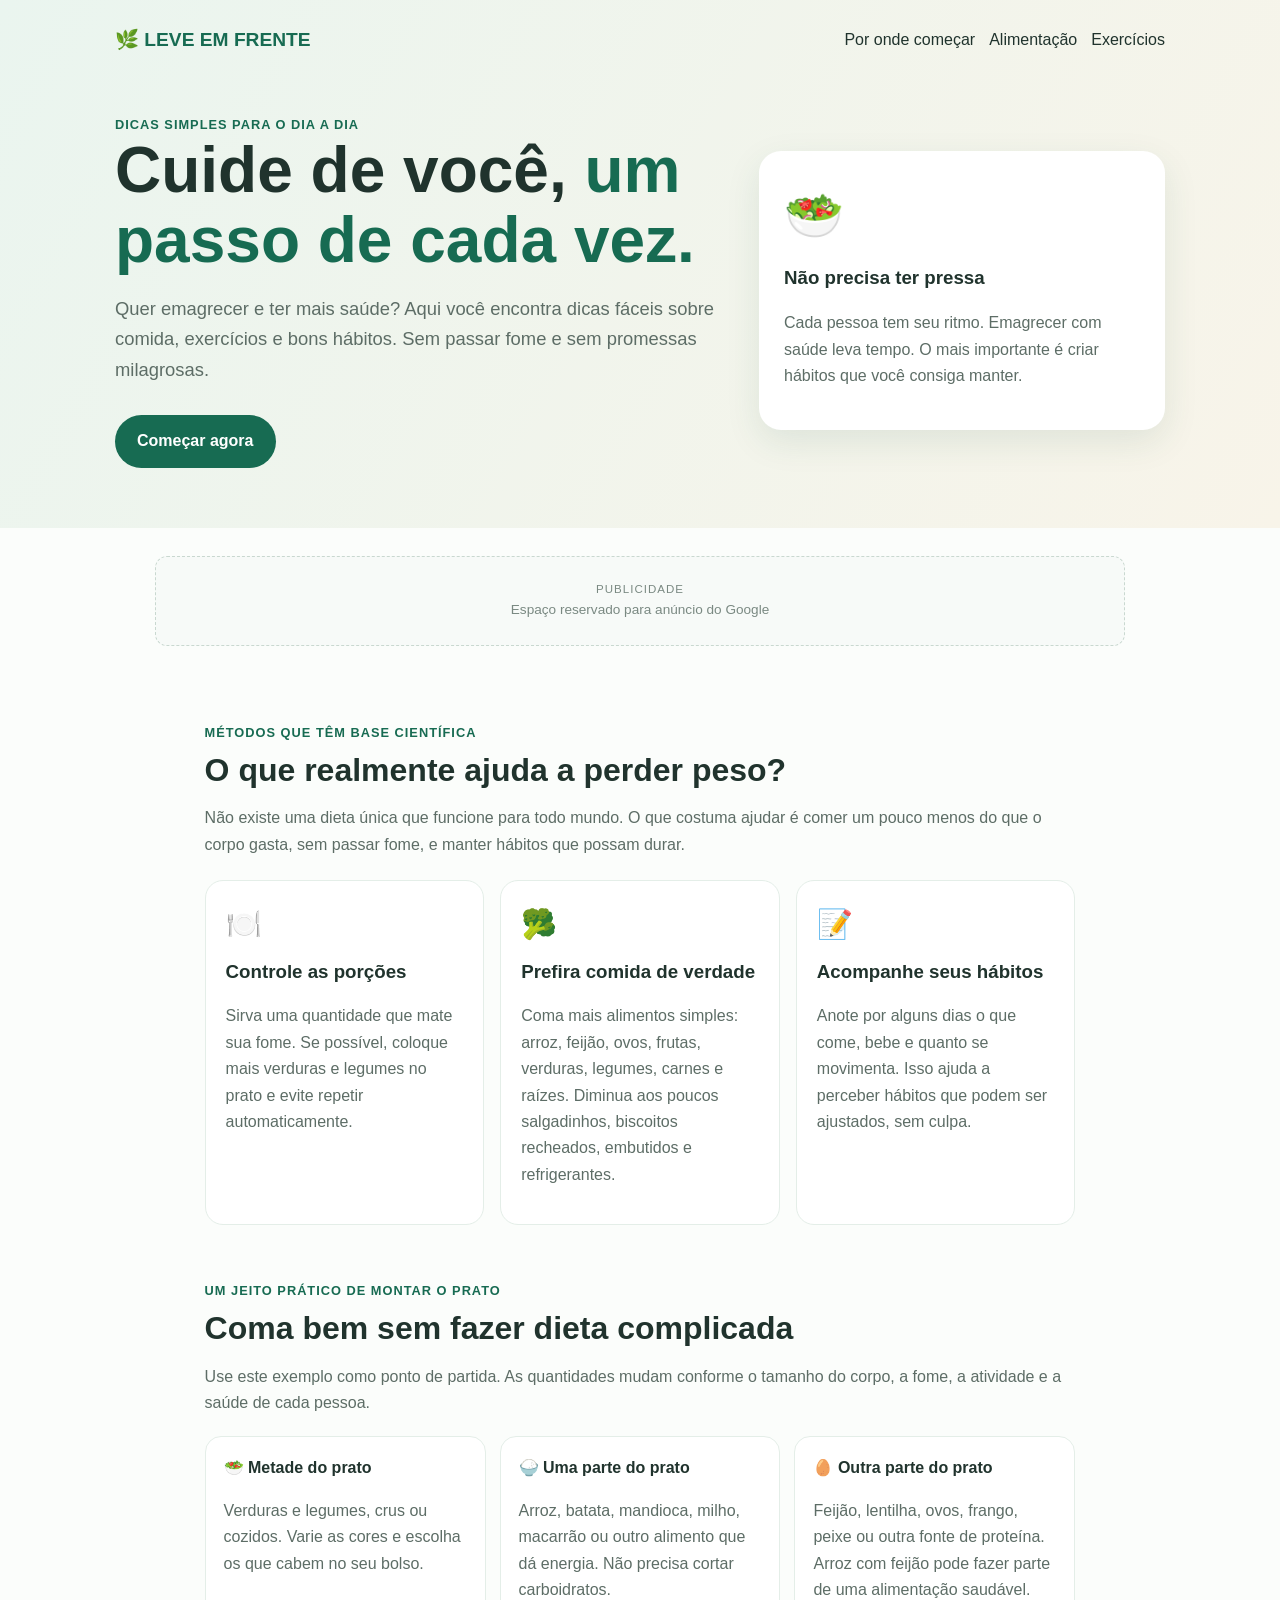
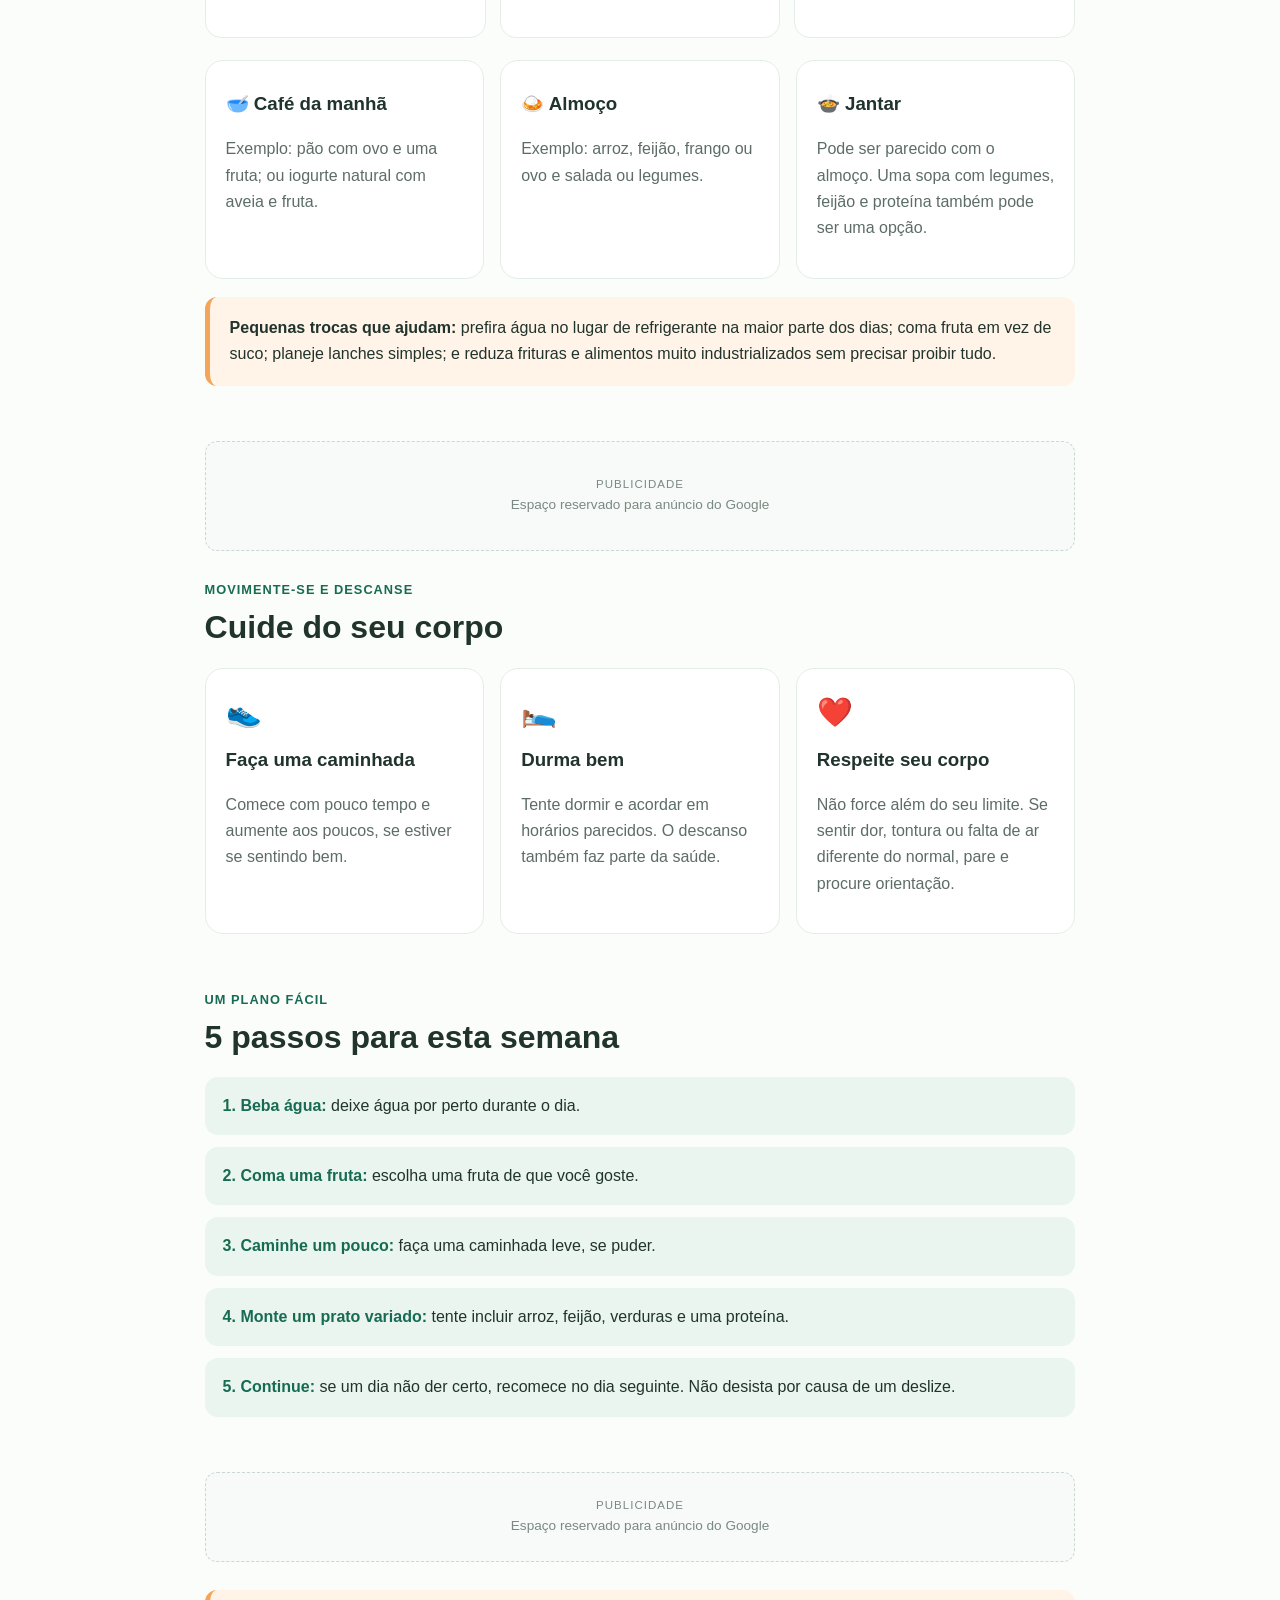
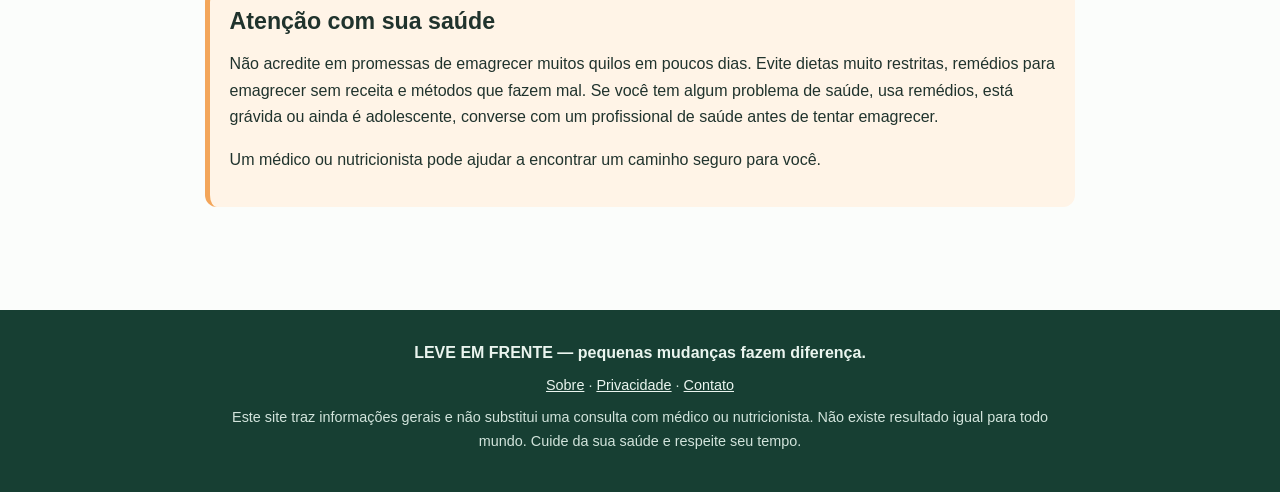
==== index.html @ 21151cc6 "Add files via upload" ====
<!DOCTYPE html>
<html lang="pt-BR">
<head>
  <meta charset="UTF-8">
  <meta name="viewport" content="width=device-width, initial-scale=1.0">
  <meta name="description" content="Dicas fáceis para cuidar da alimentação, se movimentar e emagrecer com saúde.">
  <title>Leve em Frente | Dicas para emagrecer com saúde</title>
  <style>
    :root{--verde:#176b52;--claro:#eaf5ef;--texto:#20332d;--cinza:#5d6d66;--laranja:#f3a65a}
    *{box-sizing:border-box}
    body{margin:0;font-family:Arial,Helvetica,sans-serif;color:var(--texto);line-height:1.65;background:#fbfdfb}
    header{background:linear-gradient(120deg,#eaf5ef,#f8f4e9);padding:24px 7% 60px}
    nav{max-width:1050px;margin:auto;display:flex;justify-content:space-between;align-items:center;gap:16px;flex-wrap:wrap}
    .marca{font-size:1.2rem;font-weight:800;color:var(--verde)}
    nav a{color:var(--texto);text-decoration:none;margin-left:14px}
    .inicio{max-width:1050px;margin:58px auto 0;display:grid;grid-template-columns:1.2fr .8fr;gap:35px;align-items:center}
    h1{font-size:clamp(2.2rem,5vw,4rem);line-height:1.1;margin:0 0 18px}
    h1 span{color:var(--verde)}
    .chamada{font-size:1.15rem;color:var(--cinza)}
    .botao{display:inline-block;background:var(--verde);color:white;text-decoration:none;padding:13px 22px;border-radius:30px;font-weight:bold;margin-top:12px}
    .destaque{background:white;padding:25px;border-radius:22px;box-shadow:0 12px 35px #1c59431a}
    .destaque .emoji{font-size:3rem}
    main{max-width:1050px;margin:auto;padding:48px 7%}
    section{margin-bottom:55px;scroll-margin-top:20px}
    .pequeno{color:var(--verde);font-weight:bold;text-transform:uppercase;letter-spacing:1px;font-size:.8rem}
    h2{font-size:2rem;line-height:1.2;margin:8px 0 12px}
    h3{margin:8px 0}
    .cinza{color:var(--cinza)}
    .grade{display:grid;grid-template-columns:repeat(3,1fr);gap:16px;margin-top:22px}
    .cartao{background:white;border:1px solid #e4eee8;border-radius:18px;padding:20px}
    .icone{font-size:1.8rem}
    .refeicoes{display:grid;grid-template-columns:repeat(3,1fr);gap:14px;margin-top:20px}
    .refeicoes div{background:white;border:1px solid #e4eee8;border-radius:16px;padding:18px}
    .aviso{background:#fff4e7;border-left:5px solid var(--laranja);padding:18px 20px;border-radius:12px}
    .passos{display:grid;gap:12px;margin-top:20px}
    .passo{background:var(--claro);padding:16px 18px;border-radius:13px}
    .passo strong{color:var(--verde)}
    footer{background:#173f33;color:#eaf5ef;text-align:center;padding:30px 7%}
    footer p{max-width:850px;margin:8px auto;color:#d2e4dc;font-size:.9rem}

    .espaco-anuncio{width:100%;max-width:970px;min-height:110px;margin:28px auto;padding:12px 16px;border:1px dashed #c9d8d0;border-radius:12px;background:#f7faf8;display:flex;flex-direction:column;align-items:center;justify-content:center;text-align:center;color:#7a8982}
    .espaco-anuncio small{font-size:.72rem;text-transform:uppercase;letter-spacing:1px}
    .espaco-anuncio span{font-size:.85rem}
    .espaco-anuncio.lateral{max-width:300px;min-height:250px;margin:22px auto}
    .espaco-anuncio.faixa{min-height:90px}
    @media(max-width:720px){.inicio{grid-template-columns:1fr;margin-top:38px}.grade,.refeicoes{grid-template-columns:1fr}nav{align-items:flex-start}nav a{margin:0 10px 0 0}main{padding-top:38px}}
  </style>
</head>
<!--
  ESPAÇOS PARA GOOGLE ADSENSE:
  Os blocos com classe "espaco-anuncio" reservam espaço e mostram um rótulo de publicidade.
  Para exibir anúncios reais, é necessário ter uma conta aprovada no Google AdSense
  e inserir o código oficial fornecido pelo Google em cada espaço (ou usar os anúncios automáticos).
  Não clique nos próprios anúncios nem peça que visitantes cliquem neles.
-->
<body>
<header>
  <nav>
    <div class="marca">🌿 LEVE EM FRENTE</div>
    <div><a href="#comecar">Por onde começar</a><a href="#comida">Alimentação</a><a href="#exercicios">Exercícios</a></div>
  </nav>
  <div class="inicio">
    <div>
      <div class="pequeno">Dicas simples para o dia a dia</div>
      <h1>Cuide de você, <span>um passo de cada vez.</span></h1>
      <p class="chamada">Quer emagrecer e ter mais saúde? Aqui você encontra dicas fáceis sobre comida, exercícios e bons hábitos. Sem passar fome e sem promessas milagrosas.</p>
      <a class="botao" href="#comecar">Começar agora</a>
    </div>
    <div class="destaque">
      <div class="emoji">🥗</div>
      <h3>Não precisa ter pressa</h3>
      <p class="cinza">Cada pessoa tem seu ritmo. Emagrecer com saúde leva tempo. O mais importante é criar hábitos que você consiga manter.</p>
    </div>
  </div>
</header>
<div class="espaco-anuncio faixa" id="anuncio-topo" aria-label="Espaço reservado para anúncio"><small>Publicidade</small><span>Espaço reservado para anúncio do Google</span></div>
<main>
  <section id="comecar">
    <div class="pequeno">Métodos que têm base científica</div>
    <h2>O que realmente ajuda a perder peso?</h2>
    <p class="cinza">Não existe uma dieta única que funcione para todo mundo. O que costuma ajudar é comer um pouco menos do que o corpo gasta, sem passar fome, e manter hábitos que possam durar.</p>
    <div class="grade">
      <article class="cartao"><div class="icone">🍽️</div><h3>Controle as porções</h3><p class="cinza">Sirva uma quantidade que mate sua fome. Se possível, coloque mais verduras e legumes no prato e evite repetir automaticamente.</p></article>
      <article class="cartao"><div class="icone">🥦</div><h3>Prefira comida de verdade</h3><p class="cinza">Coma mais alimentos simples: arroz, feijão, ovos, frutas, verduras, legumes, carnes e raízes. Diminua aos poucos salgadinhos, biscoitos recheados, embutidos e refrigerantes.</p></article>
      <article class="cartao"><div class="icone">📝</div><h3>Acompanhe seus hábitos</h3><p class="cinza">Anote por alguns dias o que come, bebe e quanto se movimenta. Isso ajuda a perceber hábitos que podem ser ajustados, sem culpa.</p></article>
    </div>
  </section>

  <section id="comida">
    <div class="pequeno">Um jeito prático de montar o prato</div>
    <h2>Coma bem sem fazer dieta complicada</h2>
    <p class="cinza">Use este exemplo como ponto de partida. As quantidades mudam conforme o tamanho do corpo, a fome, a atividade e a saúde de cada pessoa.</p>
    <div class="refeicoes">
      <div><strong>🥗 Metade do prato</strong><p class="cinza">Verduras e legumes, crus ou cozidos. Varie as cores e escolha os que cabem no seu bolso.</p></div>
      <div><strong>🍚 Uma parte do prato</strong><p class="cinza">Arroz, batata, mandioca, milho, macarrão ou outro alimento que dá energia. Não precisa cortar carboidratos.</p></div>
      <div><strong>🥚 Outra parte do prato</strong><p class="cinza">Feijão, lentilha, ovos, frango, peixe ou outra fonte de proteína. Arroz com feijão pode fazer parte de uma alimentação saudável.</p></div>
    </div>
    <div class="grade">
      <article class="cartao"><h3>🥣 Café da manhã</h3><p class="cinza">Exemplo: pão com ovo e uma fruta; ou iogurte natural com aveia e fruta.</p></article>
      <article class="cartao"><h3>🍛 Almoço</h3><p class="cinza">Exemplo: arroz, feijão, frango ou ovo e salada ou legumes.</p></article>
      <article class="cartao"><h3>🍲 Jantar</h3><p class="cinza">Pode ser parecido com o almoço. Uma sopa com legumes, feijão e proteína também pode ser uma opção.</p></article>
    </div>
    <div class="aviso" style="margin-top:18px"><strong>Pequenas trocas que ajudam:</strong> prefira água no lugar de refrigerante na maior parte dos dias; coma fruta em vez de suco; planeje lanches simples; e reduza frituras e alimentos muito industrializados sem precisar proibir tudo.</div>
  </section>

  <div class="espaco-anuncio" id="anuncio-meio" aria-label="Espaço reservado para anúncio"><small>Publicidade</small><span>Espaço reservado para anúncio do Google</span></div>

  <section id="exercicios">
    <div class="pequeno">Movimente-se e descanse</div>
    <h2>Cuide do seu corpo</h2>
    <div class="grade">
      <article class="cartao"><div class="icone">👟</div><h3>Faça uma caminhada</h3><p class="cinza">Comece com pouco tempo e aumente aos poucos, se estiver se sentindo bem.</p></article>
      <article class="cartao"><div class="icone">🛌</div><h3>Durma bem</h3><p class="cinza">Tente dormir e acordar em horários parecidos. O descanso também faz parte da saúde.</p></article>
      <article class="cartao"><div class="icone">❤️</div><h3>Respeite seu corpo</h3><p class="cinza">Não force além do seu limite. Se sentir dor, tontura ou falta de ar diferente do normal, pare e procure orientação.</p></article>
    </div>
  </section>

  <section>
    <div class="pequeno">Um plano fácil</div>
    <h2>5 passos para esta semana</h2>
    <div class="passos">
      <div class="passo"><strong>1. Beba água:</strong> deixe água por perto durante o dia.</div>
      <div class="passo"><strong>2. Coma uma fruta:</strong> escolha uma fruta de que você goste.</div>
      <div class="passo"><strong>3. Caminhe um pouco:</strong> faça uma caminhada leve, se puder.</div>
      <div class="passo"><strong>4. Monte um prato variado:</strong> tente incluir arroz, feijão, verduras e uma proteína.</div>
      <div class="passo"><strong>5. Continue:</strong> se um dia não der certo, recomece no dia seguinte. Não desista por causa de um deslize.</div>
    </div>
  </section>

  <div class="espaco-anuncio faixa" id="anuncio-final" aria-label="Espaço reservado para anúncio"><small>Publicidade</small><span>Espaço reservado para anúncio do Google</span></div>

  <section>
    <div class="aviso">
      <h2 style="font-size:1.45rem;margin-top:0">Atenção com sua saúde</h2>
      <p>Não acredite em promessas de emagrecer muitos quilos em poucos dias. Evite dietas muito restritas, remédios para emagrecer sem receita e métodos que fazem mal. Se você tem algum problema de saúde, usa remédios, está grávida ou ainda é adolescente, converse com um profissional de saúde antes de tentar emagrecer.</p>
      <p>Um médico ou nutricionista pode ajudar a encontrar um caminho seguro para você.</p>
    </div>
  </section>
</main>
<footer>
  <strong>LEVE EM FRENTE — pequenas mudanças fazem diferença.</strong>
  <p><a href="sobre.html" style="color:#eaf5ef">Sobre</a> · <a href="privacidade.html" style="color:#eaf5ef">Privacidade</a> · <a href="contato.html" style="color:#eaf5ef">Contato</a></p>
  <p>Este site traz informações gerais e não substitui uma consulta com médico ou nutricionista. Não existe resultado igual para todo mundo. Cuide da sua saúde e respeite seu tempo.</p>
</footer>
</body>
</html>
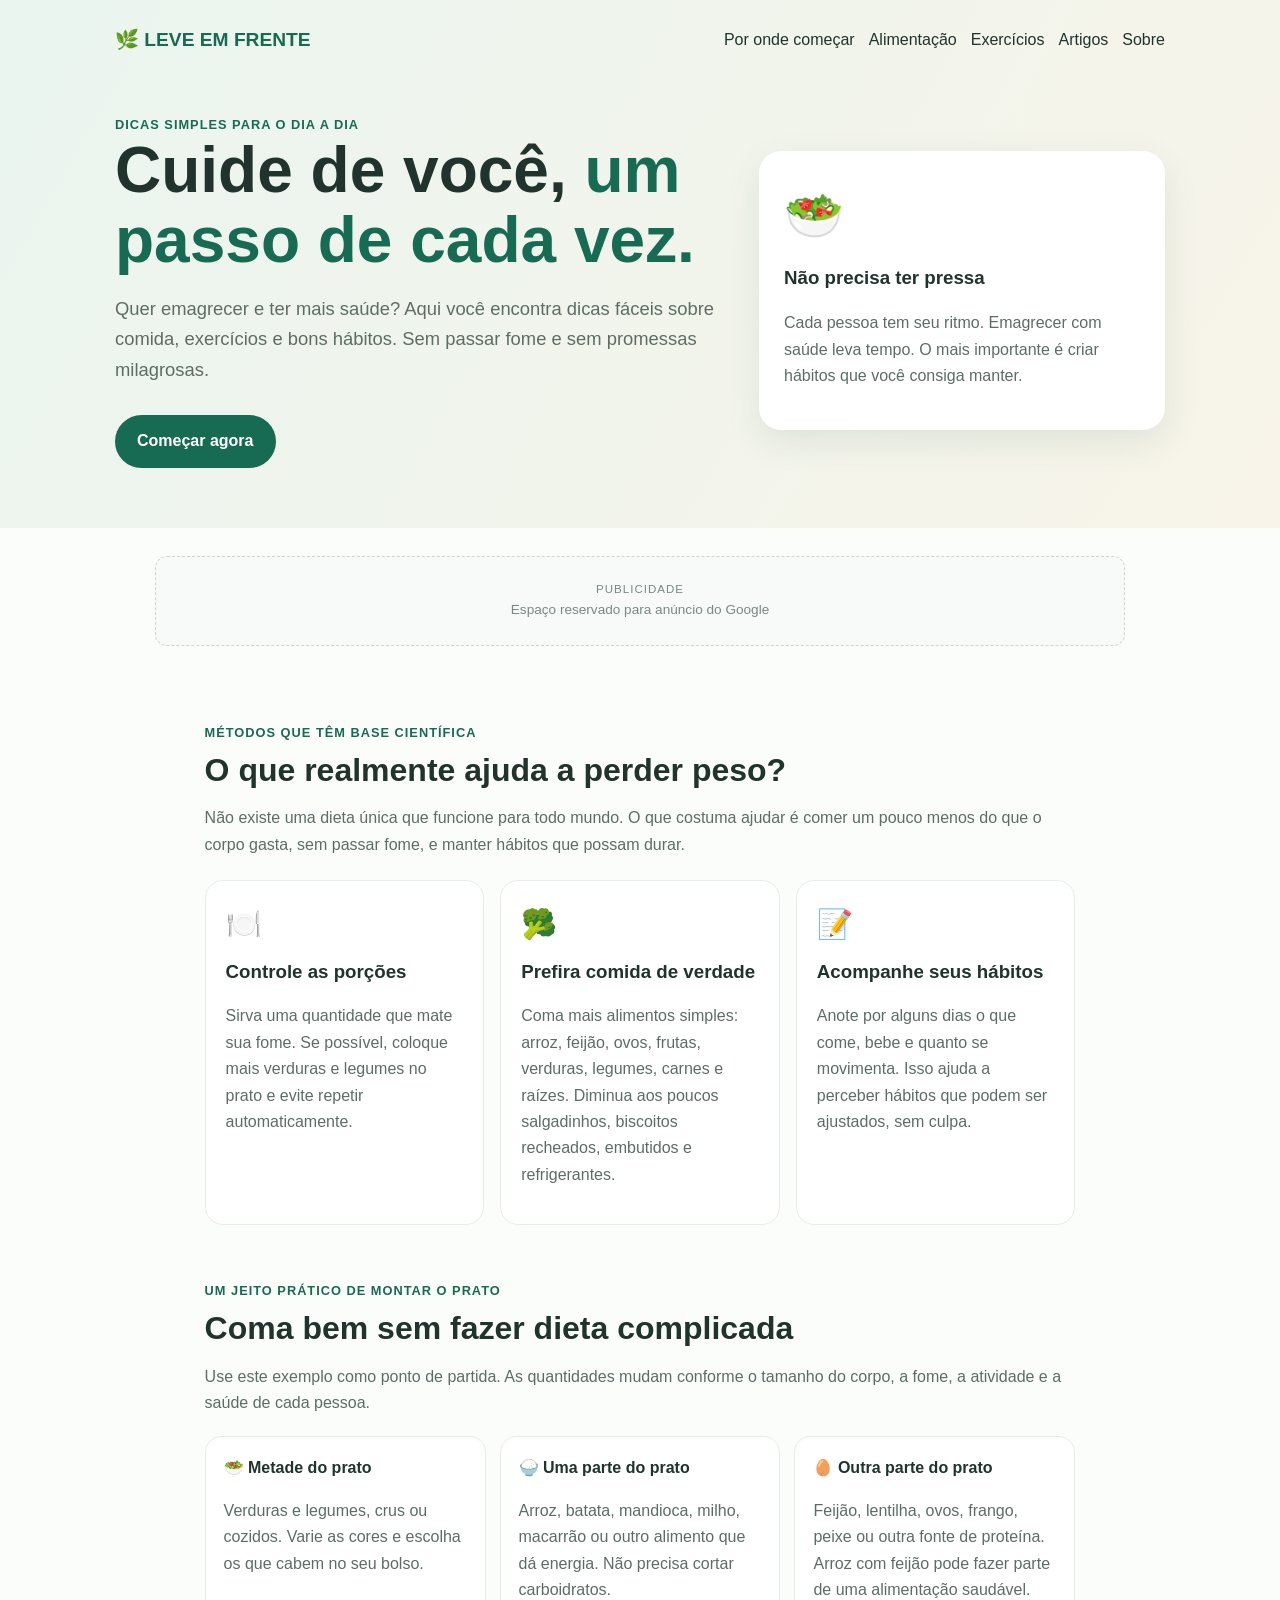
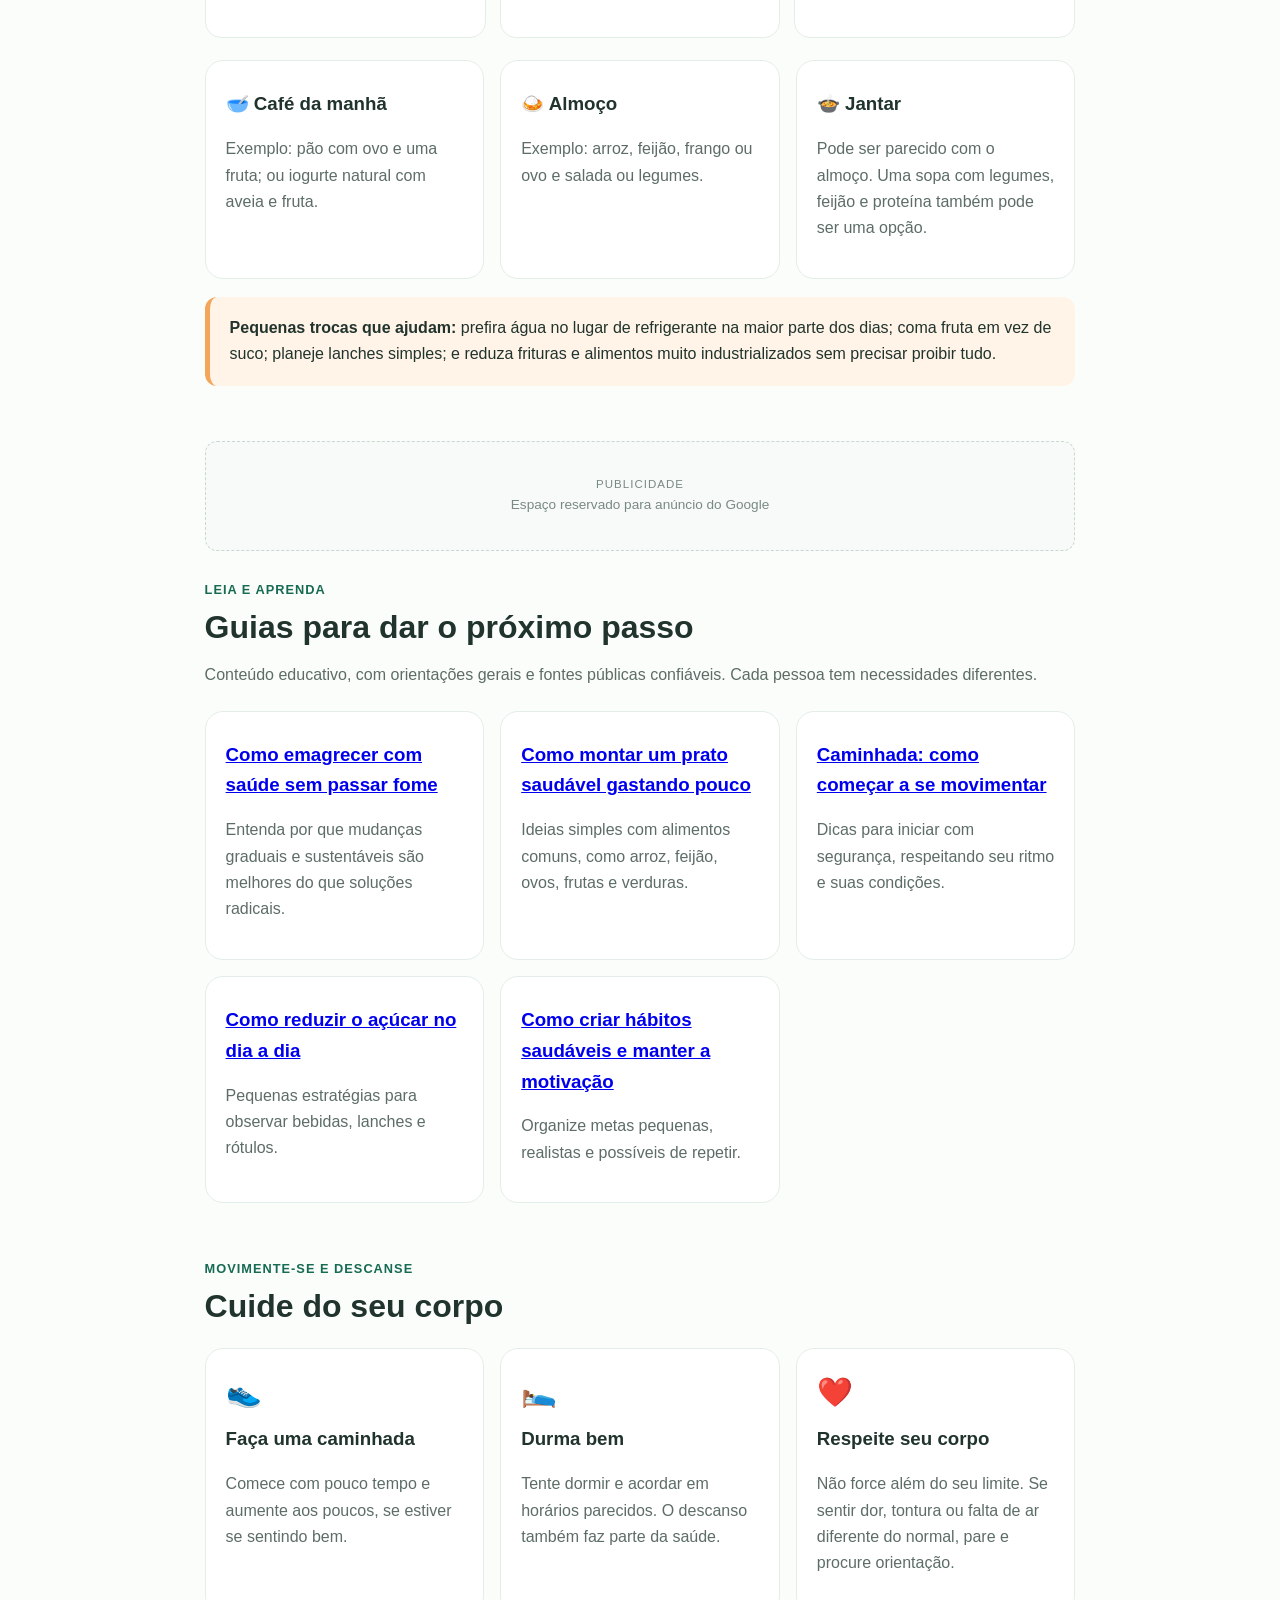
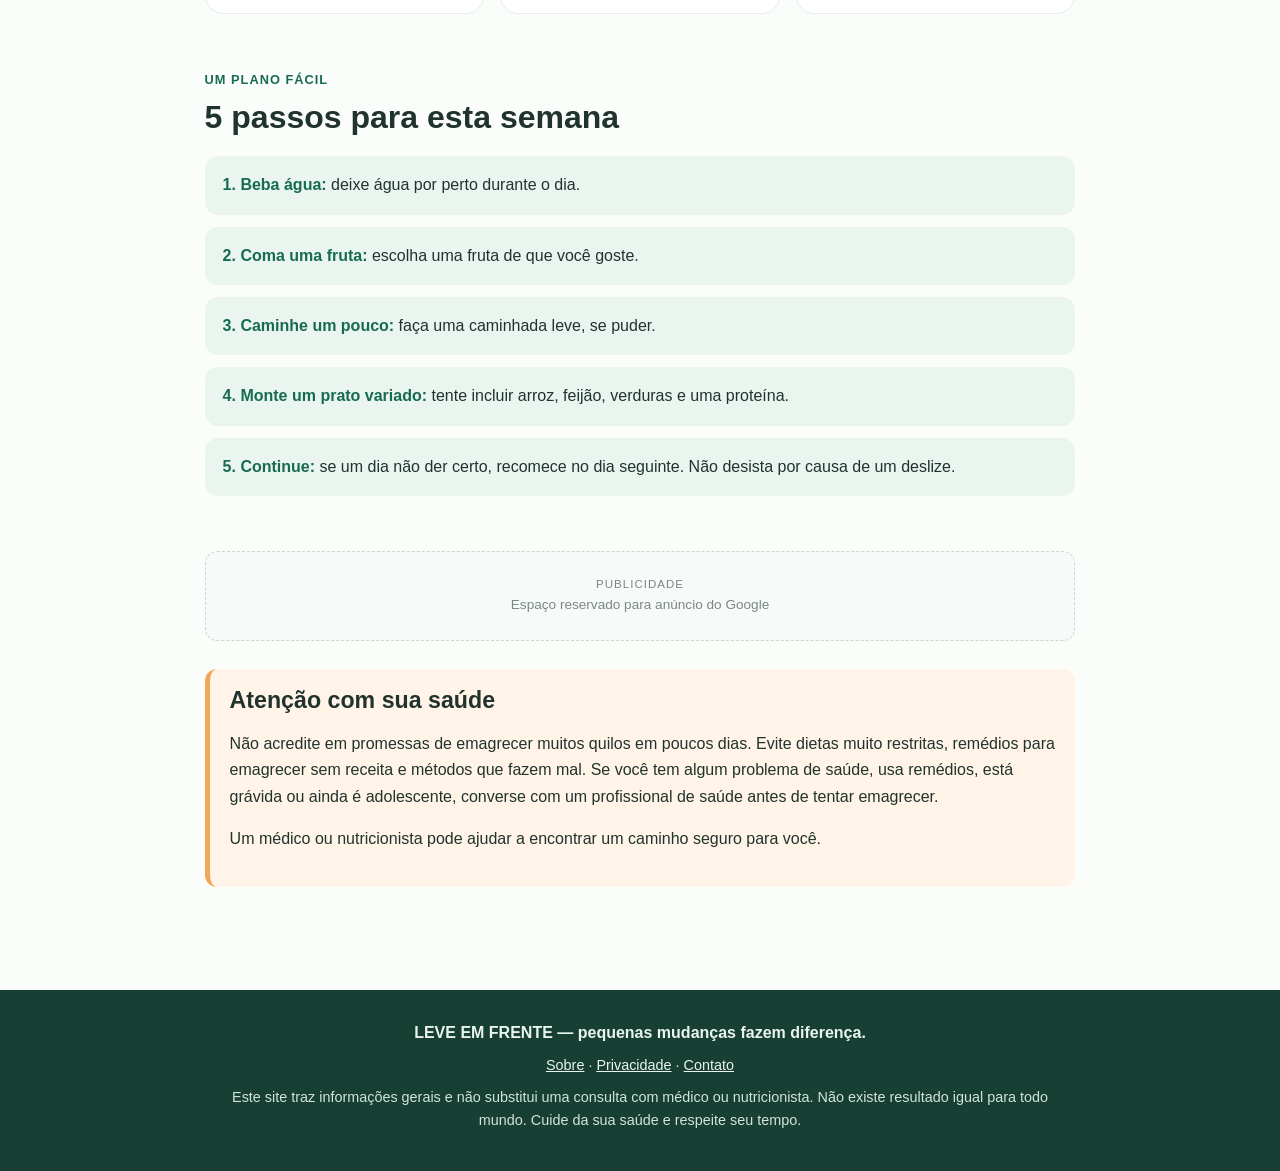
==== commit cb7381a0: "Add files via upload" ====
--- a/index.html
+++ b/index.html
@@ -57,7 +57,7 @@
 <header>
   <nav>
     <div class="marca">🌿 LEVE EM FRENTE</div>
-    <div><a href="#comecar">Por onde começar</a><a href="#comida">Alimentação</a><a href="#exercicios">Exercícios</a></div>
+    <div><a href="#comecar">Por onde começar</a><a href="#comida">Alimentação</a><a href="#exercicios">Exercícios</a><a href="artigos.html">Artigos</a><a href="sobre.html">Sobre</a></div>
   </nav>
   <div class="inicio">
     <div>
@@ -105,6 +105,20 @@
 
   <div class="espaco-anuncio" id="anuncio-meio" aria-label="Espaço reservado para anúncio"><small>Publicidade</small><span>Espaço reservado para anúncio do Google</span></div>
 
+
+  <section id="artigos">
+    <div class="pequeno">Leia e aprenda</div>
+    <h2>Guias para dar o próximo passo</h2>
+    <p class="cinza">Conteúdo educativo, com orientações gerais e fontes públicas confiáveis. Cada pessoa tem necessidades diferentes.</p>
+    <div class="grade">
+      <article class="cartao"><h3><a href="emagrecer-com-saude.html">Como emagrecer com saúde sem passar fome</a></h3><p class="cinza">Entenda por que mudanças graduais e sustentáveis são melhores do que soluções radicais.</p></article>
+      <article class="cartao"><h3><a href="prato-saudavel.html">Como montar um prato saudável gastando pouco</a></h3><p class="cinza">Ideias simples com alimentos comuns, como arroz, feijão, ovos, frutas e verduras.</p></article>
+      <article class="cartao"><h3><a href="caminhada-comecar.html">Caminhada: como começar a se movimentar</a></h3><p class="cinza">Dicas para iniciar com segurança, respeitando seu ritmo e suas condições.</p></article>
+      <article class="cartao"><h3><a href="reduzir-acucar.html">Como reduzir o açúcar no dia a dia</a></h3><p class="cinza">Pequenas estratégias para observar bebidas, lanches e rótulos.</p></article>
+      <article class="cartao"><h3><a href="habitos-saudaveis.html">Como criar hábitos saudáveis e manter a motivação</a></h3><p class="cinza">Organize metas pequenas, realistas e possíveis de repetir.</p></article>
+    </div>
+  </section>
+
   <section id="exercicios">
     <div class="pequeno">Movimente-se e descanse</div>
     <h2>Cuide do seu corpo</h2>
